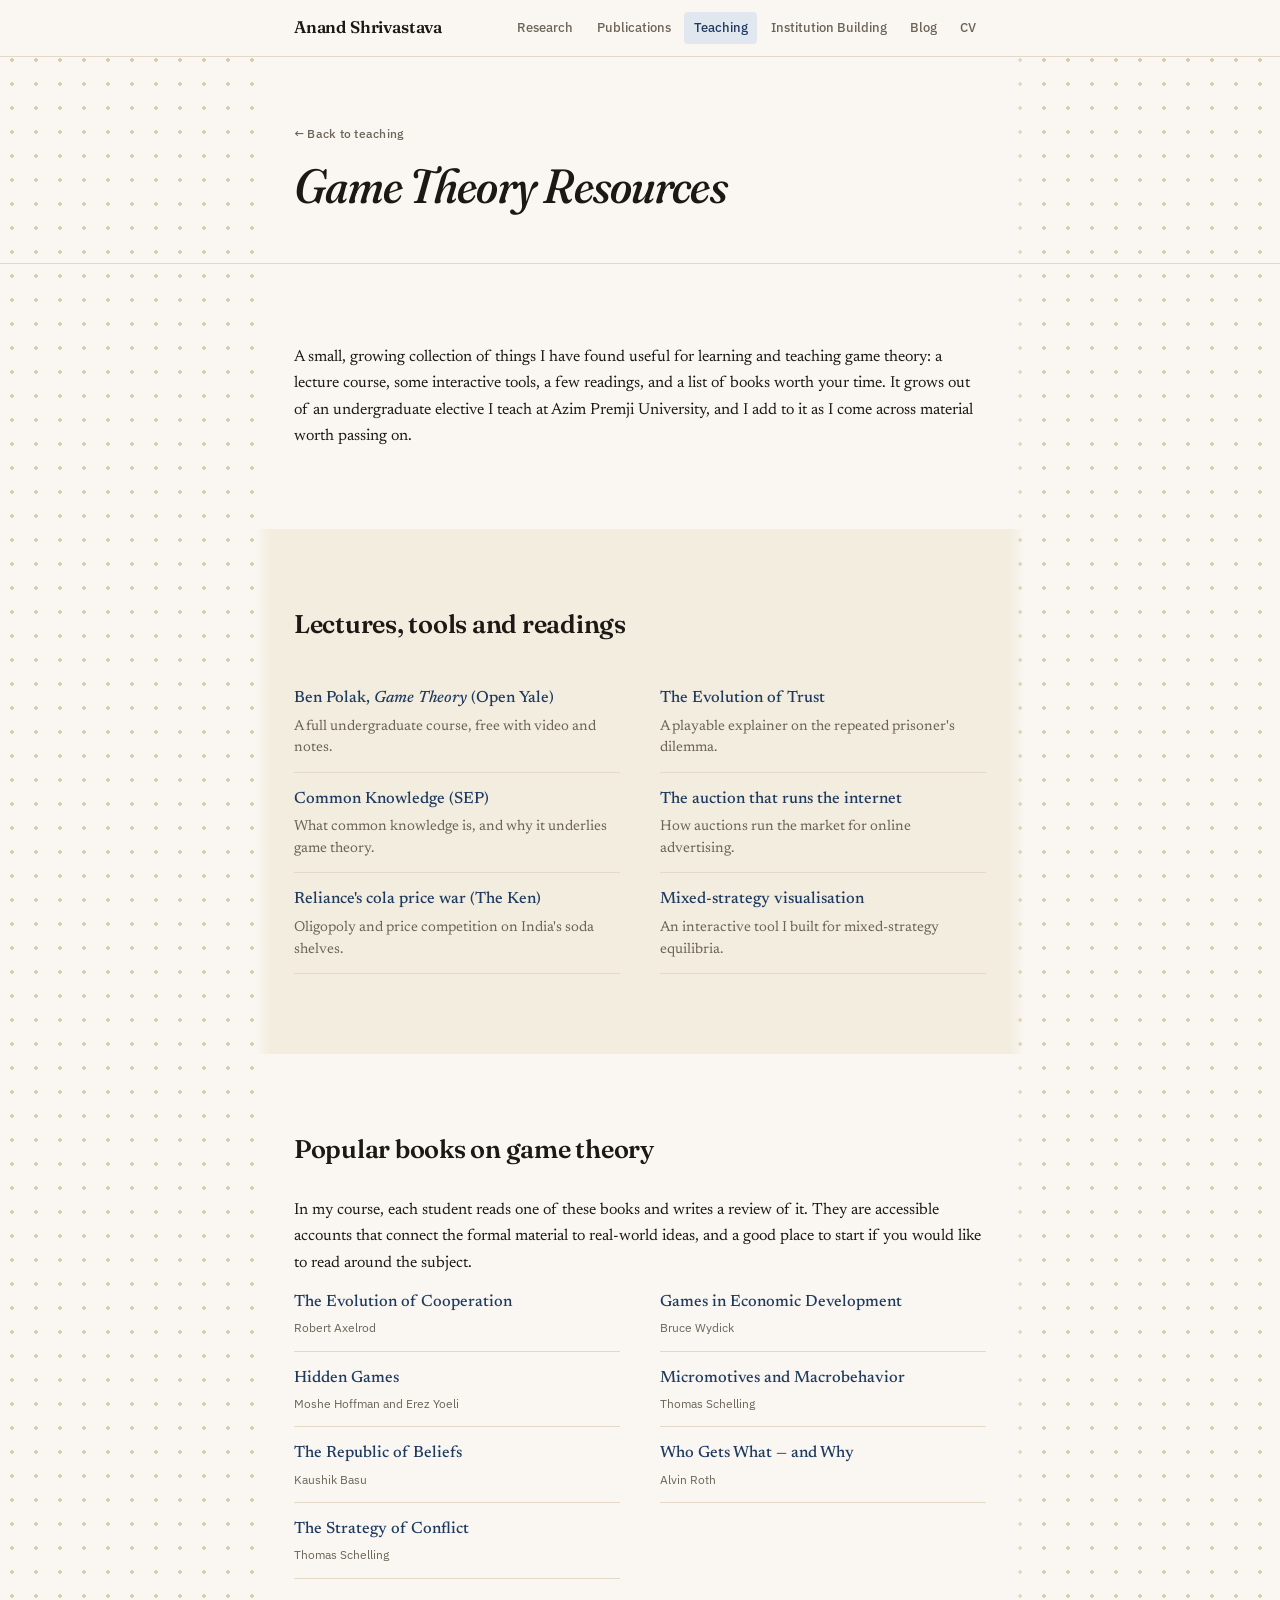
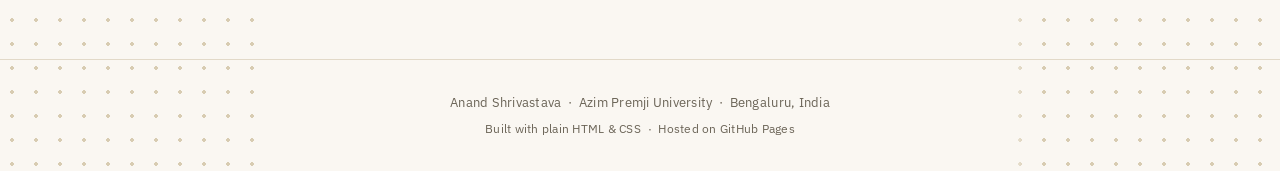
==== game-theory/index.html @ a759faac "Add Game Theory Resources page A standalone resources hub linked from the Applied Game Theory card o" ====
<!DOCTYPE html>
<html lang="en">
<head>
  <meta charset="UTF-8" />
  <meta name="viewport" content="width=device-width, initial-scale=1.0" />
  <title>Game Theory Resources — Anand Shrivastava</title>
  <meta name="description" content="A small, growing collection of lectures, interactive tools, readings, and books for learning and teaching game theory, gathered by Anand Shrivastava." />
  <link rel="preconnect" href="https://fonts.googleapis.com" />
  <link rel="preconnect" href="https://fonts.gstatic.com" crossorigin />
  <link href="https://fonts.googleapis.com/css2?family=Fraunces:opsz,wght@9..144,500;9..144,600;9..144,700&family=IBM+Plex+Sans:wght@400;500;600&family=Newsreader:ital,wght@0,400;0,500;1,400;1,500&display=swap" rel="stylesheet" />
  <meta property="og:type" content="website" />
  <meta property="og:url" content="https://anandshrivastava.in/game-theory/" />
  <meta property="og:title" content="Game Theory Resources — Anand Shrivastava" />
  <meta property="og:description" content="A small collection of lectures, interactive tools, readings, and books for learning and teaching game theory." />
  <meta property="og:image" content="https://anandshrivastava.in/photo.jpg" />
  <meta name="twitter:card" content="summary" />
  <link rel="icon" type="image/svg+xml" href="../favicon.svg" />
  <link rel="stylesheet" href="../style.css" />
</head>

<body>

  <header id="topnav">
    <div class="container">
      <a href="../index.html" class="nav-name">Anand Shrivastava</a>
      <nav aria-label="Site sections">
        <a href="../research.html">Research</a>
        <a href="../publications.html">Publications</a>
        <a href="../teaching.html" class="active">Teaching</a>
        <a href="../institution-building.html">Institution Building</a>
        <a href="../blog.html">Blog</a>
        <a href="../index.html#cv">CV</a>
      </nav>
    </div>
  </header>

  <!-- PAGE HEADER -->
  <div class="page-header">
    <div class="container">
      <a href="../teaching.html" class="back-link">← Back to teaching</a>
      <h1>Game Theory Resources</h1>
    </div>
  </div>

  <!-- INTRO -->
  <section id="resources-intro">
    <div class="container">
      <p>A small, growing collection of things I have found useful for learning and teaching game theory: a lecture course, some interactive tools, a few readings, and a list of books worth your time. It grows out of an undergraduate elective I teach at Azim Premji University, and I add to it as I come across material worth passing on.</p>
    </div>
  </section>

  <!-- LECTURES, TOOLS & READINGS -->
  <section id="lectures-tools-readings">
    <div class="container">
      <h2 class="section-title">Lectures, tools and readings</h2>

      <ul class="resource-list">
        <li>
          <a class="resource-title" href="https://oyc.yale.edu/economics/econ-159" target="_blank" rel="noopener">Ben Polak, <em>Game Theory</em> (Open Yale)</a>
          <p class="resource-desc">A full undergraduate course, free with video and notes.</p>
        </li>
        <li>
          <a class="resource-title" href="https://ncase.me/trust/" target="_blank" rel="noopener">The Evolution of Trust</a>
          <p class="resource-desc">A playable explainer on the repeated prisoner's dilemma.</p>
        </li>
        <li>
          <a class="resource-title" href="https://plato.stanford.edu/entries/common-knowledge/" target="_blank" rel="noopener">Common Knowledge (SEP)</a>
          <p class="resource-desc">What common knowledge is, and why it underlies game theory.</p>
        </li>
        <li>
          <a class="resource-title" href="https://www.livemint.com/Opinion/i0GBWx8AG4V6VwLiMOWPDN/The-auction-that-runs-the-internet.html" target="_blank" rel="noopener">The auction that runs the internet</a>
          <p class="resource-desc">How auctions run the market for online advertising.</p>
        </li>
        <li>
          <a class="resource-title" href="https://youtu.be/YXTjNAyOCI4" target="_blank" rel="noopener">Reliance's cola price war (The Ken)</a>
          <p class="resource-desc">Oligopoly and price competition on India's soda shelves.</p>
        </li>
        <li>
          <a class="resource-title" href="https://econanand.github.io/Mixed-strategy-visualisation/" target="_blank" rel="noopener">Mixed-strategy visualisation</a>
          <p class="resource-desc">An interactive tool I built for mixed-strategy equilibria.</p>
        </li>
      </ul>
    </div>
  </section>

  <!-- POPULAR BOOKS ON GAME THEORY -->
  <section id="popular-books">
    <div class="container">
      <h2 class="section-title">Popular books on game theory</h2>
      <p>In my course, each student reads one of these books and writes a review of it. They are accessible accounts that connect the formal material to real-world ideas, and a good place to start if you would like to read around the subject.</p>

      <ul class="resource-list">
        <li>
          <a class="resource-title" href="https://books.google.com/books?id=029p7dmFicsC" target="_blank" rel="noopener">The Evolution of Cooperation</a>
          <p class="book-author">Robert Axelrod</p>
        </li>
        <li>
          <a class="resource-title" href="https://books.google.com/books?id=1q8TGKD9p_QC" target="_blank" rel="noopener">Games in Economic Development</a>
          <p class="book-author">Bruce Wydick</p>
        </li>
        <li>
          <a class="resource-title" href="https://books.google.com/books?id=N1RREAAAQBAJ" target="_blank" rel="noopener">Hidden Games</a>
          <p class="book-author">Moshe Hoffman and Erez Yoeli</p>
        </li>
        <li>
          <a class="resource-title" href="https://books.google.com/books?id=4C5mQgAACAAJ" target="_blank" rel="noopener">Micromotives and Macrobehavior</a>
          <p class="book-author">Thomas Schelling</p>
        </li>
        <li>
          <a class="resource-title" href="https://books.google.com/books?id=ZXKYDwAAQBAJ" target="_blank" rel="noopener">The Republic of Beliefs</a>
          <p class="book-author">Kaushik Basu</p>
        </li>
        <li>
          <a class="resource-title" href="https://books.google.com/books?id=t4qdBAAAQBAJ" target="_blank" rel="noopener">Who Gets What &mdash; and Why</a>
          <p class="book-author">Alvin Roth</p>
        </li>
        <li>
          <a class="resource-title" href="https://books.google.com/books?id=7RkL4Z8Yg5AC" target="_blank" rel="noopener">The Strategy of Conflict</a>
          <p class="book-author">Thomas Schelling</p>
        </li>
      </ul>
    </div>
  </section>

  <footer>
    <div class="container">
      <p>
        Anand Shrivastava &nbsp;·&nbsp;
        <a href="https://azimpremjiuniversity.edu.in/people/anand-shrivastava" target="_blank" rel="noopener">Azim Premji University</a>
        &nbsp;·&nbsp; Bengaluru, India
      </p>
      <p style="margin-top:0.4rem; font-size:0.75rem;">
        Built with plain HTML &amp; CSS &nbsp;·&nbsp; Hosted on
        <a href="https://pages.github.com" target="_blank" rel="noopener">GitHub Pages</a>
      </p>
    </div>
  </footer>

</body>
</html>
---- style.css ----
/* =====================================================================
   DESIGN TOKENS
   ===================================================================== */
:root {
  --font-serif:   'Newsreader', 'Iowan Old Style', Georgia, serif;
  --font-display: 'Fraunces', 'Iowan Old Style', Georgia, serif;
  --font-sans:    'IBM Plex Sans', system-ui, -apple-system, sans-serif;

  --accent:      #1e3a5f;   /* deep ink navy */
  --accent-dim:  #e1e7ef;   /* faint navy on paper */
  --text:        #1c1814;   /* warm ink */
  --muted:       #6b6457;   /* warm gray */
  --border:      #e2d9c8;   /* warm tan */
  --bg:          #faf7f2;   /* warm paper */
  --bg-alt:      #f3ede0;   /* cream */
  --max-w:       740px;
  --section-gap: 5rem;
}

/* =====================================================================
   RESET & BASE
   ===================================================================== */
*, *::before, *::after { box-sizing: border-box; margin: 0; padding: 0; }

html { scroll-behavior: smooth; font-size: 16px; }

body {
  font-family: var(--font-serif);
  color: var(--text);
  background-color: var(--bg);
  background-image: radial-gradient(circle, #d8ccb2 2px, transparent 2px);
  background-size: 24px 24px;
  line-height: 1.65;
  -webkit-font-smoothing: antialiased;
  text-rendering: optimizeLegibility;
}

a { color: var(--accent); text-decoration: none; }
a:hover { text-decoration: underline; }

/* Keyboard focus — visible only for keyboard users, not mouse clicks */
a:focus-visible,
button:focus-visible {
  outline: 2px solid var(--accent);
  outline-offset: 2px;
  border-radius: 2px;
}

h1, h2, h3 {
  font-family: var(--font-display);
  font-weight: 600;
  line-height: 1.2;
  letter-spacing: -0.01em;
}

ul { list-style: none; }

img { max-width: 100%; display: block; }

/* =====================================================================
   LAYOUT HELPERS
   ===================================================================== */
.container {
  max-width: var(--max-w);
  margin: 0 auto;
  padding: 0 1.5rem;
}

section {
  padding: var(--section-gap) 0;
  background: linear-gradient(
    to right,
    transparent calc(50% - 385px),
    var(--bg) calc(50% - 370px),
    var(--bg) calc(50% + 370px),
    transparent calc(50% + 385px)
  );
}
section:nth-of-type(even) {
  background: linear-gradient(
    to right,
    transparent calc(50% - 385px),
    var(--bg-alt) calc(50% - 370px),
    var(--bg-alt) calc(50% + 370px),
    transparent calc(50% + 385px)
  );
}

.section-label {
  font-family: var(--font-sans);
  font-size: 0.72rem;
  font-weight: 500;
  letter-spacing: 0.14em;
  text-transform: uppercase;
  color: var(--accent);
  margin-bottom: 0.6rem;
}

.section-title {
  font-size: 1.6rem;
  font-variation-settings: "opsz" 36;
  margin-bottom: 2rem;
  color: var(--text);
}

/* =====================================================================
   TOP NAV
   ===================================================================== */
#topnav {
  position: sticky;
  top: 0;
  z-index: 100;
  background: rgba(250, 247, 242, 0.9);
  backdrop-filter: blur(8px);
  -webkit-backdrop-filter: blur(8px);
  border-bottom: 1px solid var(--border);
}

#topnav .container {
  display: flex;
  align-items: center;
  justify-content: space-between;
  min-height: 3.5rem;
  gap: 1rem;
}

#topnav .nav-name {
  font-family: var(--font-display);
  font-weight: 600;
  font-size: 1.05rem;
  color: var(--text);
  white-space: nowrap;
  flex-shrink: 0;
  letter-spacing: -0.01em;
}

#topnav .nav-name:hover { text-decoration: none; color: var(--accent); }

#topnav nav {
  display: flex;
  gap: 0.25rem;
  flex-wrap: wrap;
  justify-content: flex-end;
}

#topnav nav a {
  font-family: var(--font-sans);
  font-size: 0.82rem;
  font-weight: 500;
  color: var(--muted);
  padding: 0.3rem 0.6rem;
  border-radius: 4px;
  transition: color 0.15s, background 0.15s;
}

#topnav nav a:hover,
#topnav nav a.active {
  color: var(--accent);
  background: var(--accent-dim);
  text-decoration: none;
}

/* =====================================================================
   HERO
   ===================================================================== */
#hero {
  padding: 5rem 0 4rem;
  background: linear-gradient(
    to right,
    transparent calc(50% - 385px),
    var(--bg) calc(50% - 370px),
    var(--bg) calc(50% + 370px),
    transparent calc(50% + 385px)
  );
}

.hero-inner {
  display: flex;
  align-items: flex-start;
  gap: 2.5rem;
}

.avatar-photo {
  width: 112px;
  height: 112px;
  border-radius: 50%;
  object-fit: cover;
  flex-shrink: 0;
  border: 3px solid var(--border);
}

.hero-text h1 {
  font-family: var(--font-display);
  font-size: clamp(1.7rem, 4vw, 2.3rem);
  font-variation-settings: "opsz" 72, "SOFT" 50;
  font-weight: 500;
  margin-bottom: 0.9rem;
  letter-spacing: 0;
  display: inline-block;
  padding-bottom: 0.5rem;
  border-bottom: 1px solid var(--border);
}

.hero-tagline {
  font-family: var(--font-serif);
  font-style: italic;
  font-size: 1.1rem;
  color: var(--text);
  margin-bottom: 0.25rem;
}

.hero-inst {
  font-family: var(--font-sans);
  font-size: 0.78rem;
  font-weight: 500;
  color: var(--muted);
  margin-bottom: 1.5rem;
  text-transform: uppercase;
  letter-spacing: 0.1em;
}

.hero-links {
  display: flex;
  flex-wrap: wrap;
  gap: 0.75rem;
}

.hero-links a {
  font-family: var(--font-sans);
  display: inline-flex;
  align-items: center;
  gap: 0.3rem;
  font-size: 0.82rem;
  font-weight: 500;
  color: var(--muted);
  background: var(--bg);
  border: 1px solid var(--border);
  border-radius: 20px;
  padding: 0.3rem 0.85rem;
  transition: color 0.15s, border-color 0.15s;
}

.hero-links a:hover {
  color: var(--accent);
  border-color: var(--accent);
  text-decoration: none;
}

/* =====================================================================
   ABOUT
   ===================================================================== */
#about p {
  font-size: 1.075rem;
  color: var(--text);
  max-width: 640px;
  margin-bottom: 1rem;
  line-height: 1.7;
}

/* =====================================================================
   PUBLICATIONS / PUB LIST
   ===================================================================== */
.pub-list { display: flex; flex-direction: column; gap: 1.5rem; }

.pub-item {
  padding-left: 1rem;
  border-left: 2px solid var(--border);
  transition: border-color 0.15s;
}

.pub-item:hover { border-left-color: var(--accent); }

.pub-title {
  font-family: var(--font-serif);
  font-size: 1.05rem;
  font-weight: 500;
  color: var(--text);
  margin-bottom: 0.2rem;
  line-height: 1.4;
}

.pub-authors {
  font-family: var(--font-sans);
  font-size: 0.82rem;
  font-weight: 400;
  color: var(--muted);
  margin-bottom: 0.15rem;
}

.pub-venue {
  font-family: var(--font-serif);
  font-size: 0.92rem;
  color: var(--muted);
}

.pub-venue em { font-style: italic; color: var(--text); }

.pub-title a { color: var(--text); }

.pub-title a:hover {
  color: var(--accent);
  text-decoration: underline;
}

.pub-badge {
  font-family: var(--font-sans);
  display: inline-block;
  font-size: 0.7rem;
  font-weight: 500;
  background: var(--accent-dim);
  color: var(--accent);
  border-radius: 2px;
  padding: 0.12rem 0.5rem;
  margin-left: 0.5rem;
  vertical-align: middle;
  letter-spacing: 0.05em;
  text-transform: uppercase;
}

/* =====================================================================
   SUBSECTION TITLES & PROJECT LIST
   ===================================================================== */
.subsection-title {
  font-family: var(--font-display);
  font-size: 1.15rem;
  font-weight: 600;
  color: var(--text);
  margin-bottom: 1rem;
  padding-bottom: 0.5rem;
  border-bottom: 1px solid var(--border);
}

.project-list li {
  padding: 0.85rem 0;
  border-bottom: 1px solid var(--border);
  font-family: var(--font-serif);
  font-size: 1rem;
  color: var(--text);
  line-height: 1.55;
}

.project-list li:last-child { border-bottom: none; }

.project-list li strong { color: var(--text); font-weight: 500; }

.project-collab {
  font-family: var(--font-serif);
  font-style: italic;
  display: block;
  font-size: 0.9rem;
  color: var(--muted);
  margin-top: 0.25rem;
}

/* =====================================================================
   RESEARCH — interactive two-column layout
   ===================================================================== */
.research-layout {
  display: grid;
  grid-template-columns: 175px 1fr;
  gap: 3rem;
  align-items: start;
}

.research-sidebar {
  position: sticky;
  top: 4.5rem;
}

.sidebar-label {
  font-family: var(--font-sans);
  font-size: 0.7rem;
  font-weight: 500;
  letter-spacing: 0.12em;
  text-transform: uppercase;
  color: var(--muted);
  margin-bottom: 0.75rem;
}

.theme-pills {
  display: flex;
  flex-direction: column;
  gap: 0.45rem;
}

.theme-pill {
  display: block;
  width: 100%;
  padding: 0.4rem 0.85rem;
  border-radius: 20px;
  font-family: var(--font-sans);
  font-size: 0.8rem;
  font-weight: 500;
  color: var(--muted);
  background: var(--bg);
  border: 1px solid var(--border);
  cursor: pointer;
  text-align: left;
  line-height: 1.4;
  transition: color 0.15s, background 0.15s, border-color 0.15s;
}

.theme-pill:hover {
  color: var(--accent);
  border-color: var(--accent);
  background: var(--accent-dim);
}

.theme-pill.active {
  color: var(--accent);
  background: var(--accent-dim);
  border-color: var(--accent);
  font-weight: 600;
}

.research-narrative { min-width: 0; }

.research-para {
  font-family: var(--font-serif);
  font-size: 1.075rem;
  color: var(--text);
  margin-bottom: 1.25rem;
  padding: 0.5rem 0.75rem;
  margin-left: -0.75rem;
  border-radius: 6px;
  line-height: 1.7;
}

.research-para:last-child { margin-bottom: 0; }

@keyframes highlight-fade {
  0%   { background-color: #f5e9c4; }
  65%  { background-color: #f5e9c4; }
  100% { background-color: transparent; }
}

.research-para.highlight {
  animation: highlight-fade 2s ease forwards;
}

/* =====================================================================
   TEACHING — summary list (homepage)
   ===================================================================== */
.course-list { display: flex; flex-direction: column; gap: 0.75rem; }

.course-item {
  display: flex;
  align-items: baseline;
  justify-content: space-between;
  gap: 1rem;
  padding: 0.85rem 1rem;
  background: var(--bg);
  border: 1px solid var(--border);
  border-radius: 4px;
  flex-wrap: wrap;
}

.course-name {
  font-family: var(--font-serif);
  font-size: 1rem;
  font-weight: 500;
  color: var(--text);
}

.course-meta {
  font-family: var(--font-sans);
  font-size: 0.74rem;
  font-weight: 500;
  color: var(--muted);
  white-space: nowrap;
  letter-spacing: 0.06em;
  text-transform: uppercase;
}

/* =====================================================================
   TEACHING — detailed course cards (teaching page)
   ===================================================================== */
.course-cards {
  display: flex;
  flex-direction: column;
  gap: 2rem;
}

.course-card {
  padding: 1.5rem;
  border: 1px solid var(--border);
  border-radius: 4px;
  background: var(--bg);
}

.course-card-header {
  display: flex;
  align-items: flex-start;
  justify-content: space-between;
  gap: 1rem;
  margin-bottom: 1rem;
  flex-wrap: wrap;
}

.course-card-title {
  font-family: var(--font-display);
  font-size: 1.2rem;
  font-weight: 600;
  color: var(--text);
  line-height: 1.3;
  letter-spacing: -0.01em;
}

.course-tags {
  display: flex;
  gap: 0.4rem;
  flex-wrap: wrap;
  flex-shrink: 0;
}

.course-tag {
  font-family: var(--font-sans);
  display: inline-block;
  font-size: 0.7rem;
  font-weight: 500;
  background: var(--accent-dim);
  color: var(--accent);
  border-radius: 2px;
  padding: 0.18rem 0.5rem;
  white-space: nowrap;
  letter-spacing: 0.05em;
  text-transform: uppercase;
}

.course-desc {
  font-family: var(--font-serif);
  font-size: 1rem;
  color: var(--text);
  line-height: 1.7;
  margin-bottom: 1.25rem;
}

.course-materials-note {
  font-family: var(--font-serif);
  font-style: italic;
  font-size: 0.88rem;
  color: var(--muted);
  margin-top: 1.25rem;
  padding-top: 0.75rem;
  border-top: 1px solid var(--border);
}

.course-materials {
  margin-top: 1.25rem;
  padding-top: 0.75rem;
  border-top: 1px solid var(--border);
}

/* =====================================================================
   CV
   ===================================================================== */
#cv { text-align: center; }

#cv p {
  font-family: var(--font-serif);
  color: var(--muted);
  font-size: 1.05rem;
  margin-bottom: 2rem;
  max-width: 480px;
  margin-left: auto;
  margin-right: auto;
}

.btn-primary {
  font-family: var(--font-sans);
  display: inline-flex;
  align-items: center;
  gap: 0.5rem;
  background: var(--accent);
  color: var(--bg);
  font-size: 0.9rem;
  font-weight: 500;
  padding: 0.75rem 1.75rem;
  border-radius: 4px;
  letter-spacing: 0.02em;
  transition: opacity 0.15s, transform 0.15s;
}

.btn-primary:hover {
  opacity: 0.92;
  text-decoration: none;
  transform: translateY(-1px);
}

/* =====================================================================
   VIEW-MORE LINK
   ===================================================================== */
.view-more {
  font-family: var(--font-sans);
  display: inline-flex;
  align-items: center;
  gap: 0.3rem;
  margin-top: 1.75rem;
  font-size: 0.88rem;
  font-weight: 500;
  color: var(--accent);
  letter-spacing: 0.02em;
}

.view-more:hover { text-decoration: underline; }

/* =====================================================================
   PAGE HEADER (sub-pages)
   ===================================================================== */
.page-header {
  padding: 4rem 0 3rem;
  background: linear-gradient(
    to right,
    transparent calc(50% - 385px),
    var(--bg) calc(50% - 370px),
    var(--bg) calc(50% + 370px),
    transparent calc(50% + 385px)
  );
  border-bottom: 1px solid var(--border);
}

.page-header .section-label { margin-bottom: 0.4rem; }

.page-header h1 {
  font-family: var(--font-display);
  font-style: italic;
  font-weight: 500;
  font-size: clamp(2rem, 5.5vw, 3rem);
  font-variation-settings: "opsz" 96, "SOFT" 50;
  letter-spacing: -0.015em;
}

.page-header h1 .amp {
  font-style: normal;
  font-weight: 400;
  color: var(--muted);
  margin: 0 0.05em;
}

/* On-this-page jump links (used on long sub-pages) */
.page-nav {
  margin-top: 1.4rem;
  font-family: var(--font-sans);
  font-size: 0.8rem;
  font-weight: 500;
  line-height: 1.9;
}

.page-nav a { color: var(--muted); white-space: nowrap; }
.page-nav a:hover { color: var(--accent); text-decoration: none; }

.page-nav a:not(:last-child)::after {
  content: "·";
  color: var(--border);
  margin: 0 0.55rem 0 0.85rem;
}

/* =====================================================================
   FOOTER
   ===================================================================== */
footer {
  border-top: 1px solid var(--border);
  padding: 2rem 0;
  text-align: center;
  font-family: var(--font-sans);
  font-size: 0.8rem;
  color: var(--muted);
  letter-spacing: 0.02em;
  background: linear-gradient(
    to right,
    transparent calc(50% - 385px),
    var(--bg) calc(50% - 370px),
    var(--bg) calc(50% + 370px),
    transparent calc(50% + 385px)
  );
}

footer a { color: var(--muted); }
footer a:hover { color: var(--accent); }

/* =====================================================================
   COURSE PAGE — back link, intro, lecture notes
   ===================================================================== */
.back-link {
  display: inline-block;
  font-family: var(--font-sans);
  font-size: 0.78rem;
  font-weight: 500;
  color: var(--muted);
  letter-spacing: 0.02em;
  margin-bottom: 0.85rem;
}

.back-link:hover {
  color: var(--accent);
  text-decoration: none;
}

#course-intro p,
#blog-intro p {
  font-size: 1.075rem;
  color: var(--text);
  max-width: 640px;
  margin-bottom: 1rem;
  line-height: 1.7;
}

.post-excerpt {
  font-family: var(--font-serif);
  font-size: 0.95rem;
  color: var(--text);
  margin-top: 0.4rem;
  line-height: 1.6;
}

.course-page-tags {
  display: flex;
  gap: 0.4rem;
  flex-wrap: wrap;
  margin-bottom: 1.25rem;
}

.lecture-list {
  list-style: none;
  display: flex;
  flex-direction: column;
}

.lecture-list li {
  display: flex;
  align-items: baseline;
  gap: 1rem;
  padding: 0.85rem 0;
  border-bottom: 1px solid var(--border);
  font-family: var(--font-serif);
}

.lecture-list li:last-child { border-bottom: none; }

.lec-num {
  flex-shrink: 0;
  width: 2rem;
  font-family: var(--font-display);
  font-style: italic;
  font-variation-settings: "opsz" 24;
  color: var(--muted);
  font-size: 1.05rem;
  text-align: right;
  padding-right: 0.5rem;
}

.lec-title {
  flex: 1;
  font-size: 1.025rem;
  color: var(--text);
  line-height: 1.4;
}

.lec-pdfs {
  display: inline-flex;
  gap: 0.5rem;
  flex-shrink: 0;
}

.lec-pdf {
  font-family: var(--font-sans);
  font-size: 0.7rem;
  font-weight: 500;
  letter-spacing: 0.08em;
  text-transform: uppercase;
  color: var(--accent);
  white-space: nowrap;
  border: 1px solid var(--border);
  border-radius: 2px;
  padding: 0.22rem 0.6rem;
  transition: color 0.15s, border-color 0.15s, background 0.15s;
}

.lec-pdf:hover {
  text-decoration: none;
  border-color: var(--accent);
  background: var(--accent-dim);
}

/* Resource list — compact two-column grid of annotated links / books */
.resource-list {
  list-style: none;
  display: grid;
  grid-template-columns: repeat(2, 1fr);
  column-gap: 2.5rem;
}

.resource-list li {
  padding: 0.8rem 0;
  border-bottom: 1px solid var(--border);
}

.resource-title {
  font-family: var(--font-serif);
  font-size: 1.02rem;
  font-weight: 500;
  color: var(--accent);
}

.resource-desc {
  margin-top: 0.25rem;
  font-family: var(--font-serif);
  font-size: 0.9rem;
  line-height: 1.5;
  color: var(--muted);
}

/* Book entries within a resource list: author line + student blurb */
.book-author {
  margin-top: 0.1rem;
  font-family: var(--font-sans);
  font-size: 0.78rem;
  color: var(--muted);
}

.book-blurb {
  margin-top: 0.4rem;
  font-family: var(--font-serif);
  font-style: italic;
  font-size: 0.92rem;
  line-height: 1.5;
  color: var(--text);
}

.book-attrib {
  font-style: normal;
  color: var(--muted);
}

/* =====================================================================
   RESPONSIVE
   ===================================================================== */
@media (max-width: 900px) {
  body {
    background-image: none;
  }
  #hero, .page-header, section, section:nth-of-type(even), footer {
    background: var(--bg);
  }
  section:nth-of-type(even) {
    background: var(--bg-alt);
  }
}

@media (max-width: 600px) {
  :root { --section-gap: 3.5rem; }

  .resource-list { grid-template-columns: 1fr; column-gap: 0; }

  .hero-inner { flex-direction: column; gap: 1.5rem; }

  .avatar-photo { width: 80px; height: 80px; }

  #topnav nav a { font-size: 0.76rem; padding: 0.25rem 0.45rem; }

  .research-layout {
    grid-template-columns: 1fr;
    gap: 1.5rem;
  }

  .research-sidebar { position: static; }

  .theme-pills { flex-direction: row; flex-wrap: wrap; }

  .theme-pill { width: auto; }

  .course-item { flex-direction: column; gap: 0.25rem; }

}

/* =====================================================================
   ANCHOR OFFSET & MOTION PREFERENCES
   ===================================================================== */
/* Keep anchored sections clear of the sticky nav when jumped to */
section[id],
.page-header { scroll-margin-top: 4.5rem; }

@media (prefers-reduced-motion: reduce) {
  html { scroll-behavior: auto; }
  .research-para.highlight { animation: none; }
  .btn-primary:hover { transform: none; }
}
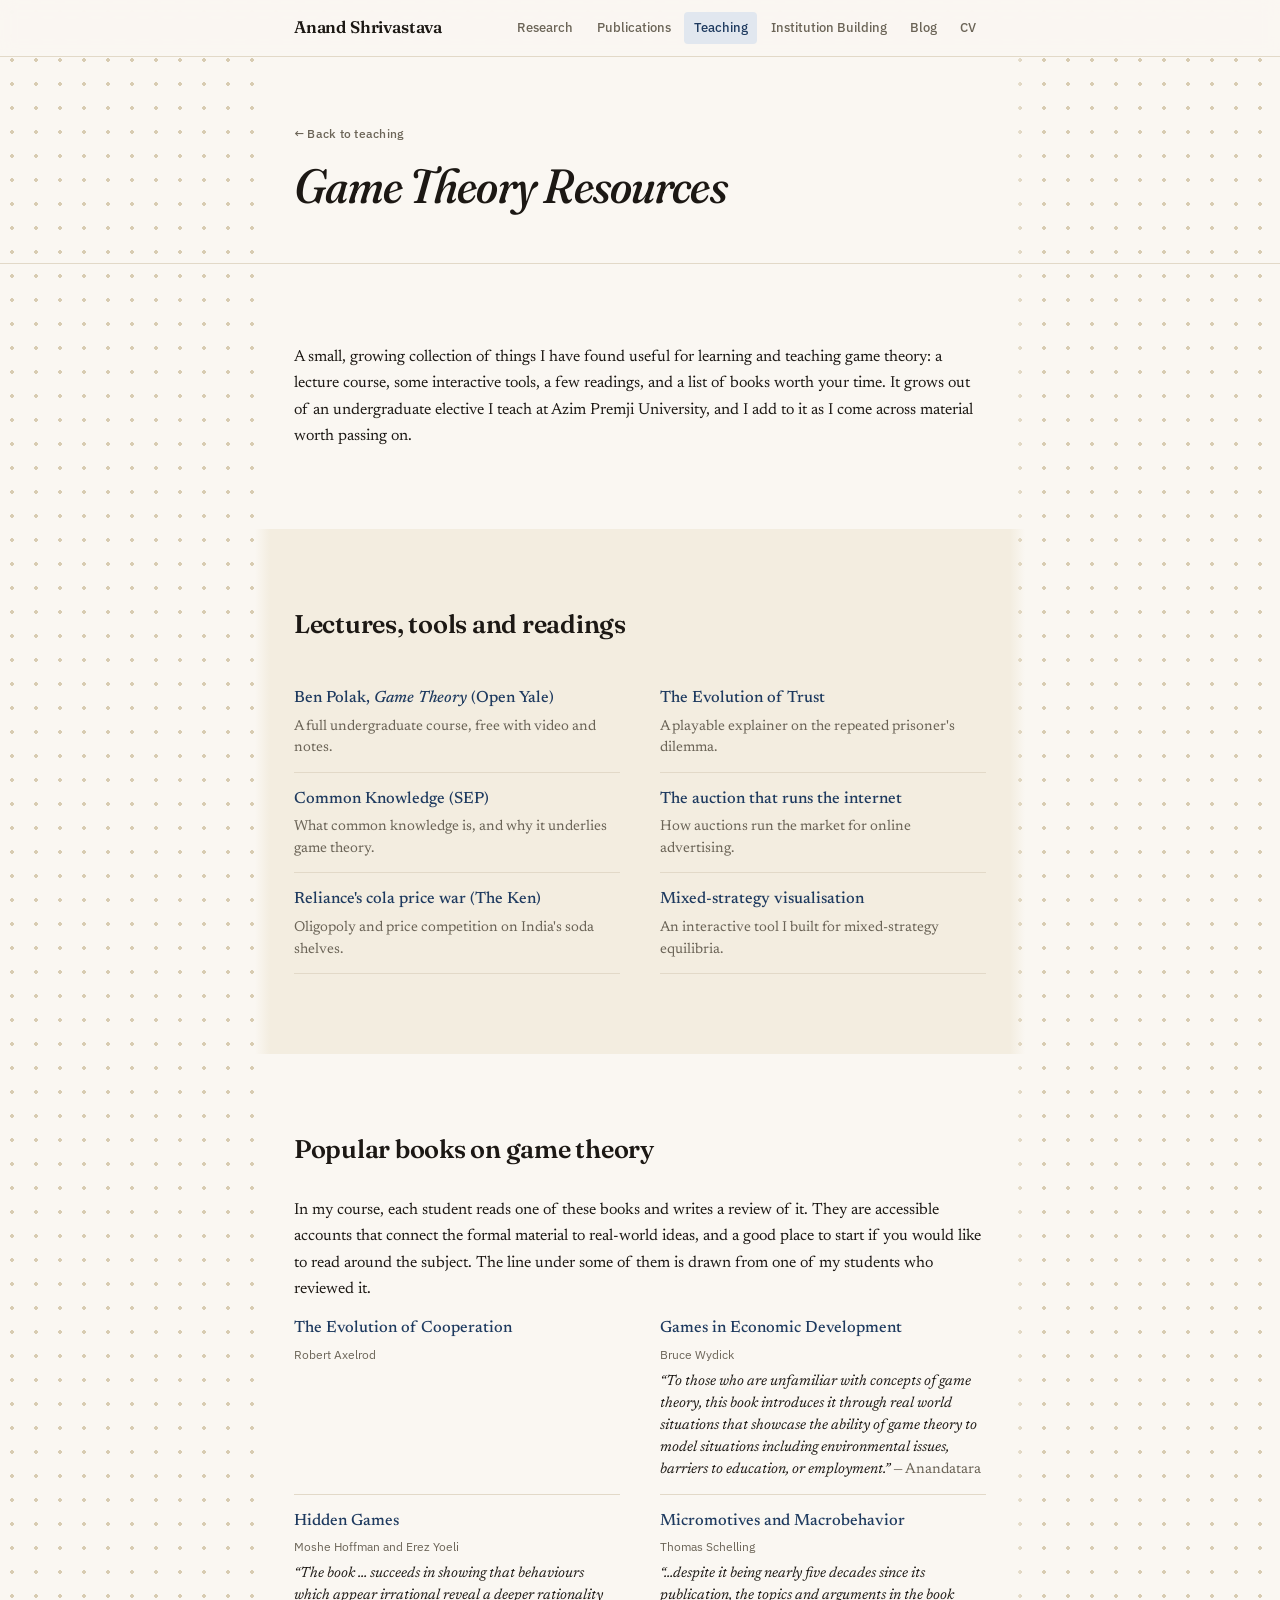
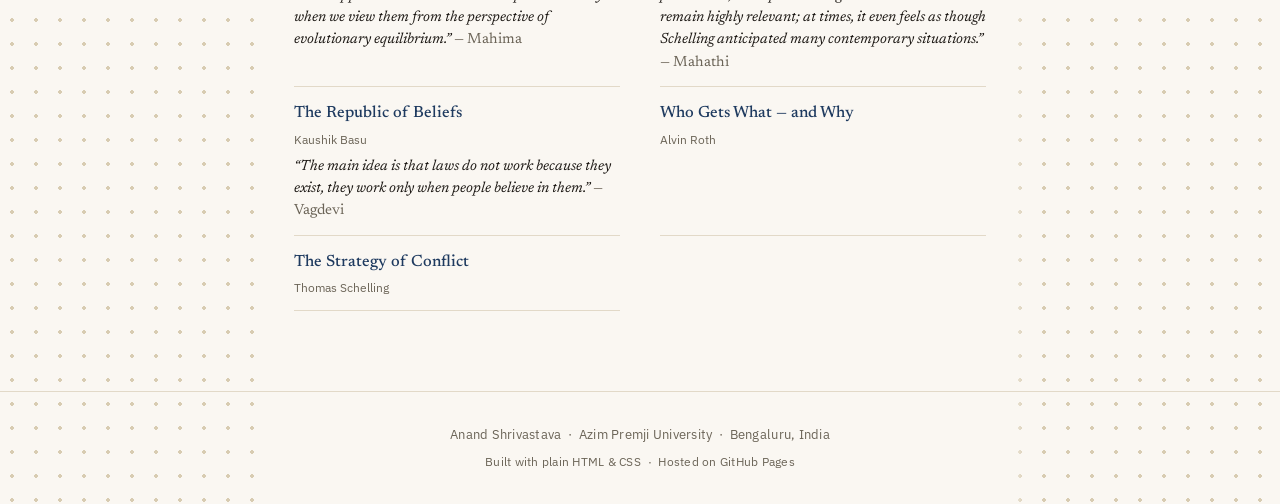
==== commit 9f5376be: "Add student blurbs for four game theory books (consent received) Add back-cover blurbs from students" ====
--- a/game-theory/index.html
+++ b/game-theory/index.html
@@ -87,7 +87,7 @@
   <section id="popular-books">
     <div class="container">
       <h2 class="section-title">Popular books on game theory</h2>
-      <p>In my course, each student reads one of these books and writes a review of it. They are accessible accounts that connect the formal material to real-world ideas, and a good place to start if you would like to read around the subject.</p>
+      <p>In my course, each student reads one of these books and writes a review of it. They are accessible accounts that connect the formal material to real-world ideas, and a good place to start if you would like to read around the subject. The line under some of them is drawn from one of my students who reviewed it.</p>
 
       <ul class="resource-list">
         <li>
@@ -97,18 +97,22 @@
         <li>
           <a class="resource-title" href="https://books.google.com/books?id=1q8TGKD9p_QC" target="_blank" rel="noopener">Games in Economic Development</a>
           <p class="book-author">Bruce Wydick</p>
+          <p class="book-blurb">&ldquo;To those who are unfamiliar with concepts of game theory, this book introduces it through real world situations that showcase the ability of game theory to model situations including environmental issues, barriers to education, or employment.&rdquo; <span class="book-attrib">&mdash; Anandatara</span></p>
         </li>
         <li>
           <a class="resource-title" href="https://books.google.com/books?id=N1RREAAAQBAJ" target="_blank" rel="noopener">Hidden Games</a>
           <p class="book-author">Moshe Hoffman and Erez Yoeli</p>
+          <p class="book-blurb">&ldquo;The book &hellip; succeeds in showing that behaviours which appear irrational reveal a deeper rationality when we view them from the perspective of evolutionary equilibrium.&rdquo; <span class="book-attrib">&mdash; Mahima</span></p>
         </li>
         <li>
           <a class="resource-title" href="https://books.google.com/books?id=4C5mQgAACAAJ" target="_blank" rel="noopener">Micromotives and Macrobehavior</a>
           <p class="book-author">Thomas Schelling</p>
+          <p class="book-blurb">&ldquo;&hellip;despite it being nearly five decades since its publication, the topics and arguments in the book remain highly relevant; at times, it even feels as though Schelling anticipated many contemporary situations.&rdquo; <span class="book-attrib">&mdash; Mahathi</span></p>
         </li>
         <li>
           <a class="resource-title" href="https://books.google.com/books?id=ZXKYDwAAQBAJ" target="_blank" rel="noopener">The Republic of Beliefs</a>
           <p class="book-author">Kaushik Basu</p>
+          <p class="book-blurb">&ldquo;The main idea is that laws do not work because they exist, they work only when people believe in them.&rdquo; <span class="book-attrib">&mdash; Vagdevi</span></p>
         </li>
         <li>
           <a class="resource-title" href="https://books.google.com/books?id=t4qdBAAAQBAJ" target="_blank" rel="noopener">Who Gets What &mdash; and Why</a>
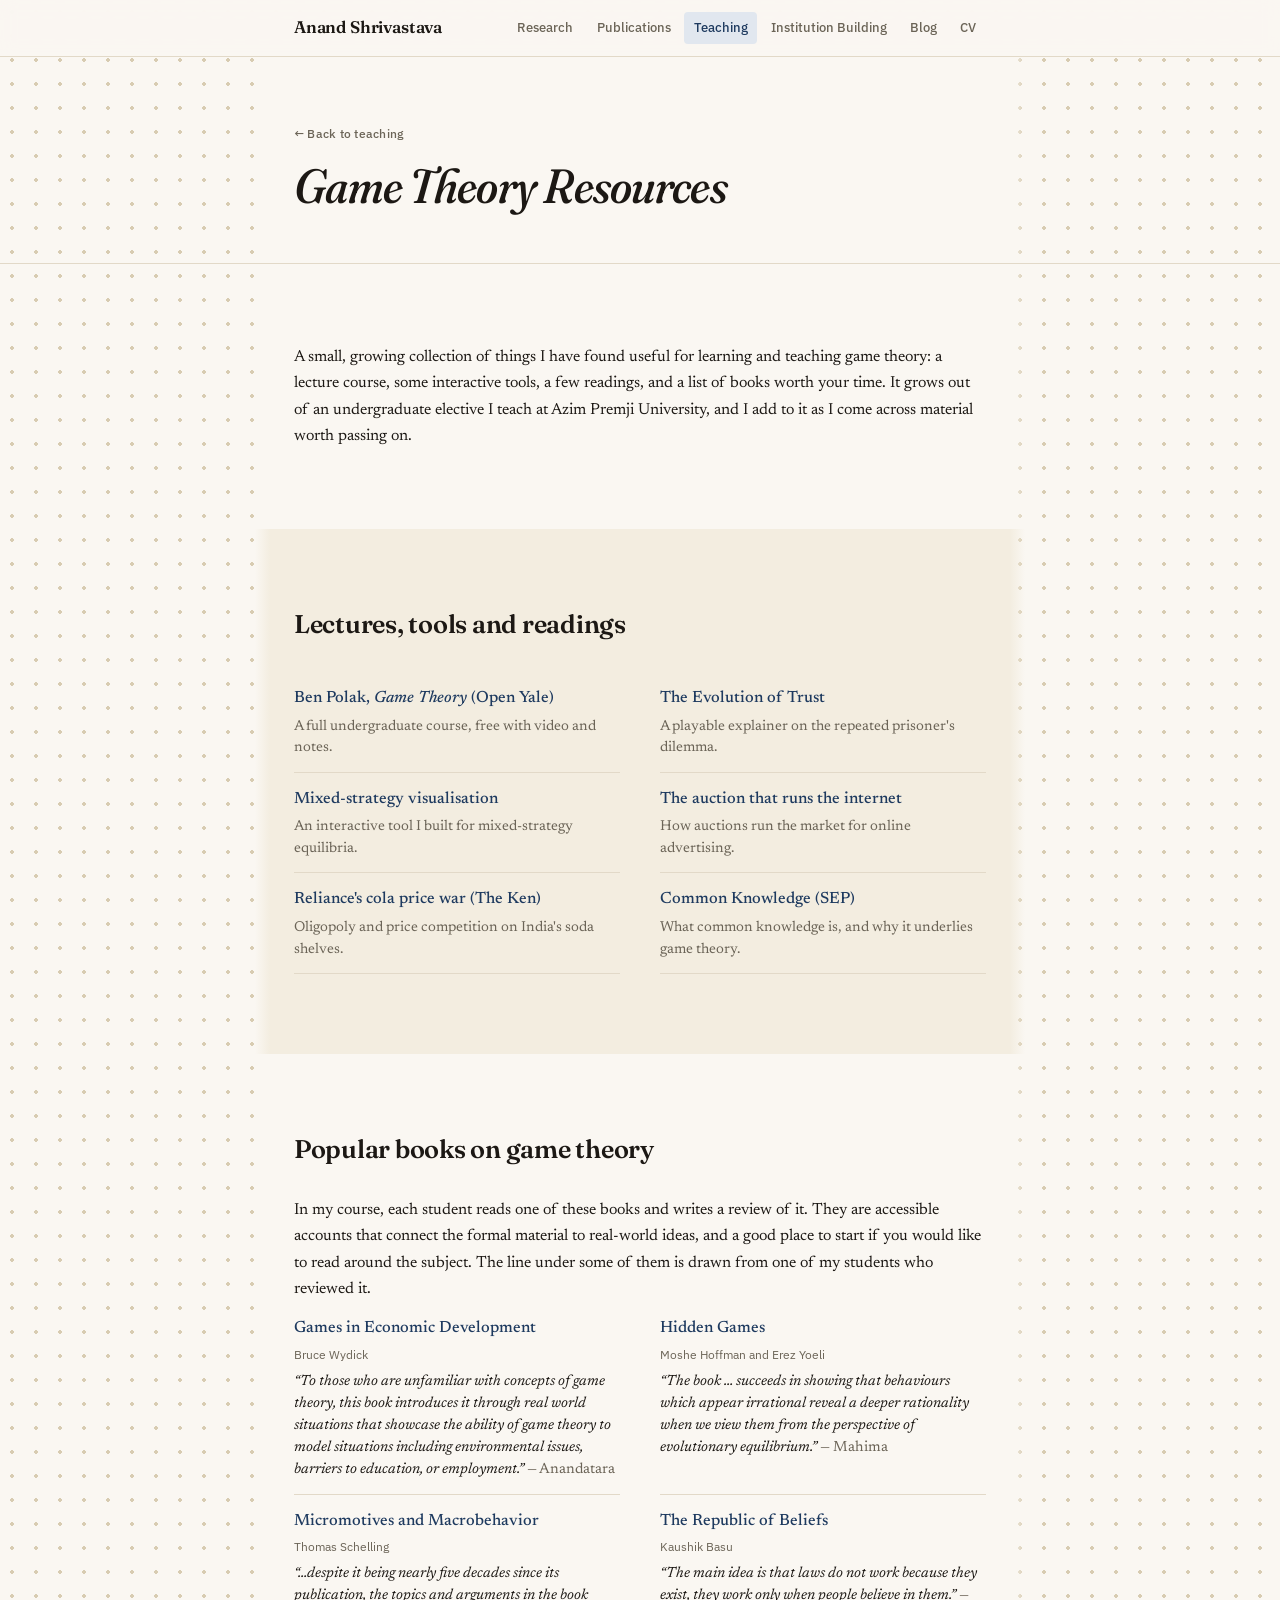
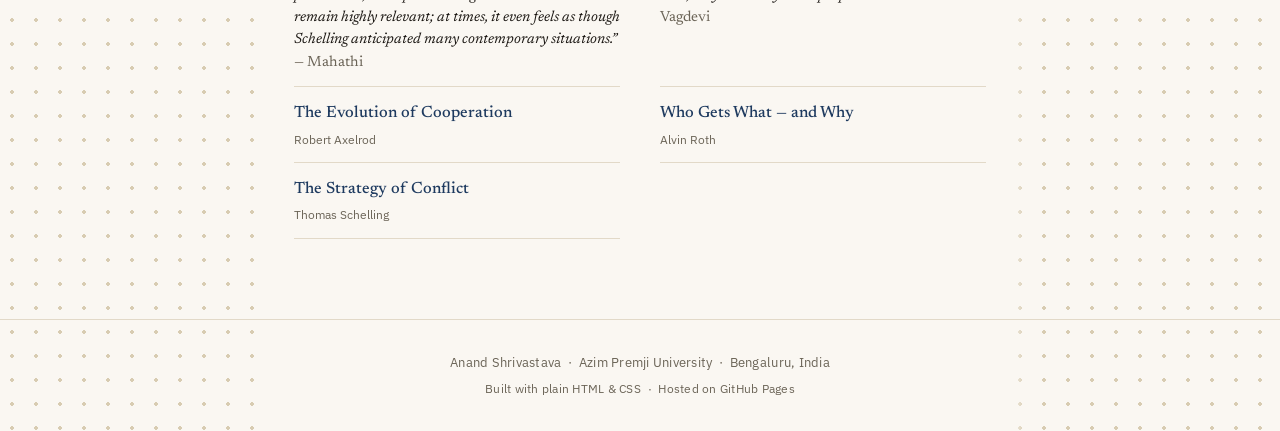
==== commit a82740e6: "Reorder game theory resources: promote mixed-strategy tool and quoted books Co-Authored-By: Claude O" ====
--- a/game-theory/index.html
+++ b/game-theory/index.html
@@ -64,8 +64,8 @@
           <p class="resource-desc">A playable explainer on the repeated prisoner's dilemma.</p>
         </li>
         <li>
-          <a class="resource-title" href="https://plato.stanford.edu/entries/common-knowledge/" target="_blank" rel="noopener">Common Knowledge (SEP)</a>
-          <p class="resource-desc">What common knowledge is, and why it underlies game theory.</p>
+          <a class="resource-title" href="https://econanand.github.io/Mixed-strategy-visualisation/" target="_blank" rel="noopener">Mixed-strategy visualisation</a>
+          <p class="resource-desc">An interactive tool I built for mixed-strategy equilibria.</p>
         </li>
         <li>
           <a class="resource-title" href="https://www.livemint.com/Opinion/i0GBWx8AG4V6VwLiMOWPDN/The-auction-that-runs-the-internet.html" target="_blank" rel="noopener">The auction that runs the internet</a>
@@ -76,8 +76,8 @@
           <p class="resource-desc">Oligopoly and price competition on India's soda shelves.</p>
         </li>
         <li>
-          <a class="resource-title" href="https://econanand.github.io/Mixed-strategy-visualisation/" target="_blank" rel="noopener">Mixed-strategy visualisation</a>
-          <p class="resource-desc">An interactive tool I built for mixed-strategy equilibria.</p>
+          <a class="resource-title" href="https://plato.stanford.edu/entries/common-knowledge/" target="_blank" rel="noopener">Common Knowledge (SEP)</a>
+          <p class="resource-desc">What common knowledge is, and why it underlies game theory.</p>
         </li>
       </ul>
     </div>
@@ -90,10 +90,6 @@
       <p>In my course, each student reads one of these books and writes a review of it. They are accessible accounts that connect the formal material to real-world ideas, and a good place to start if you would like to read around the subject. The line under some of them is drawn from one of my students who reviewed it.</p>
 
       <ul class="resource-list">
-        <li>
-          <a class="resource-title" href="https://books.google.com/books?id=029p7dmFicsC" target="_blank" rel="noopener">The Evolution of Cooperation</a>
-          <p class="book-author">Robert Axelrod</p>
-        </li>
         <li>
           <a class="resource-title" href="https://books.google.com/books?id=1q8TGKD9p_QC" target="_blank" rel="noopener">Games in Economic Development</a>
           <p class="book-author">Bruce Wydick</p>
@@ -113,6 +109,10 @@
           <a class="resource-title" href="https://books.google.com/books?id=ZXKYDwAAQBAJ" target="_blank" rel="noopener">The Republic of Beliefs</a>
           <p class="book-author">Kaushik Basu</p>
           <p class="book-blurb">&ldquo;The main idea is that laws do not work because they exist, they work only when people believe in them.&rdquo; <span class="book-attrib">&mdash; Vagdevi</span></p>
+        </li>
+        <li>
+          <a class="resource-title" href="https://books.google.com/books?id=029p7dmFicsC" target="_blank" rel="noopener">The Evolution of Cooperation</a>
+          <p class="book-author">Robert Axelrod</p>
         </li>
         <li>
           <a class="resource-title" href="https://books.google.com/books?id=t4qdBAAAQBAJ" target="_blank" rel="noopener">Who Gets What &mdash; and Why</a>
--- a/style.css
+++ b/style.css
@@ -756,6 +756,13 @@
   line-height: 1.4;
 }
 
+/* The title is a link to the lecture PDF; keep it looking like a quiet
+   title and shift to the accent colour on hover instead of underlining. */
+a.lec-title:hover {
+  color: var(--accent);
+  text-decoration: none;
+}
+
 .lec-pdfs {
   display: inline-flex;
   gap: 0.5rem;
@@ -856,7 +863,26 @@
 
   .avatar-photo { width: 80px; height: 80px; }
 
-  #topnav nav a { font-size: 0.76rem; padding: 0.25rem 0.45rem; }
+  /* Stack the header so the nav sits full-width below the name
+     instead of wrapping into a tall block beside it. */
+  #topnav .container {
+    flex-direction: column;
+    align-items: flex-start;
+    gap: 0.4rem;
+    min-height: 0;
+  }
+  #topnav nav {
+    justify-content: flex-start;
+    width: 100%;
+    gap: 0.4rem;
+    /* Pull the row left by the link padding so the first link's text
+       lines up under the name instead of sitting slightly indented. */
+    margin-left: -0.6rem;
+  }
+  /* Roomier tap targets on touch screens. */
+  #topnav nav a { font-size: 0.8rem; padding: 0.45rem 0.6rem; }
+  .hero-links a { padding: 0.5rem 0.9rem; }
+  .theme-pill { padding: 0.5rem 0.9rem; }
 
   .research-layout {
     grid-template-columns: 1fr;
@@ -880,6 +906,12 @@
 section[id],
 .page-header { scroll-margin-top: 4.5rem; }
 
+/* The stacked mobile nav is taller, so give jumped-to anchors more clearance. */
+@media (max-width: 600px) {
+  section[id],
+  .page-header { scroll-margin-top: 7.5rem; }
+}
+
 @media (prefers-reduced-motion: reduce) {
   html { scroll-behavior: auto; }
   .research-para.highlight { animation: none; }
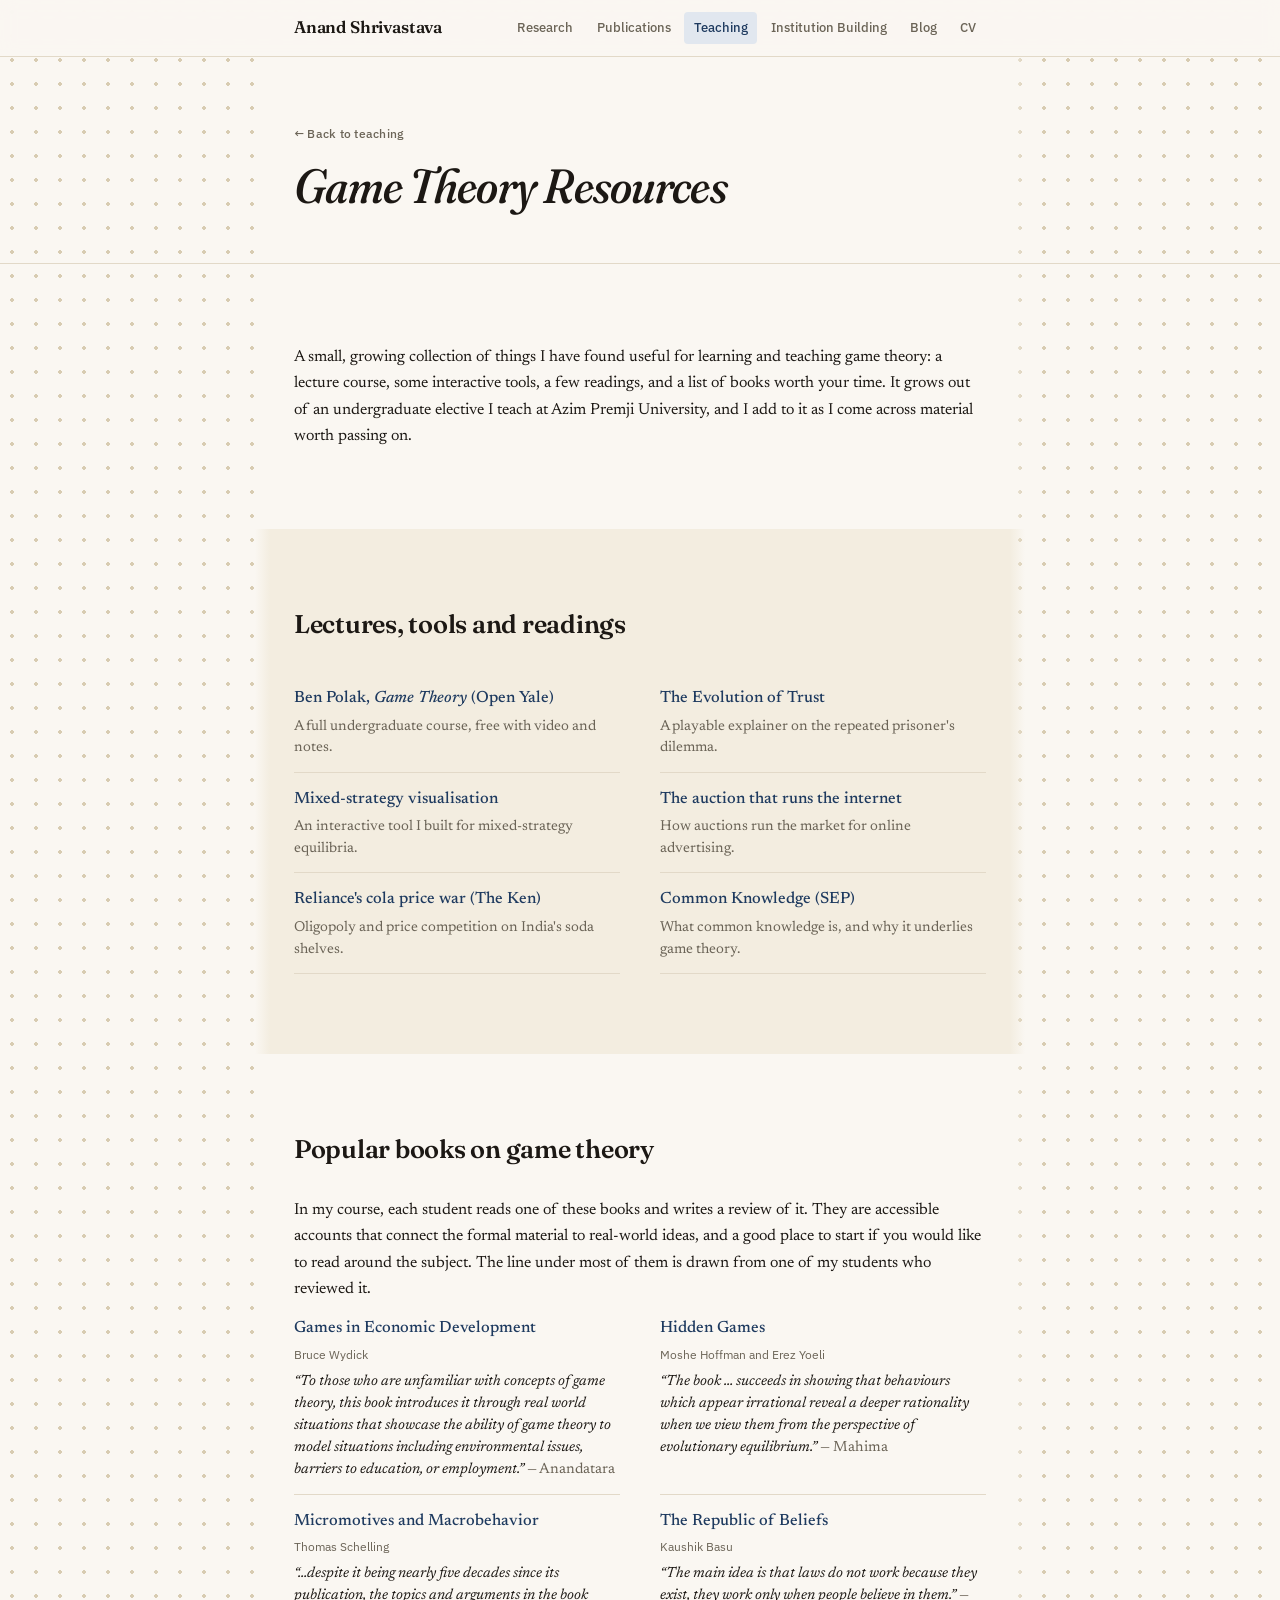
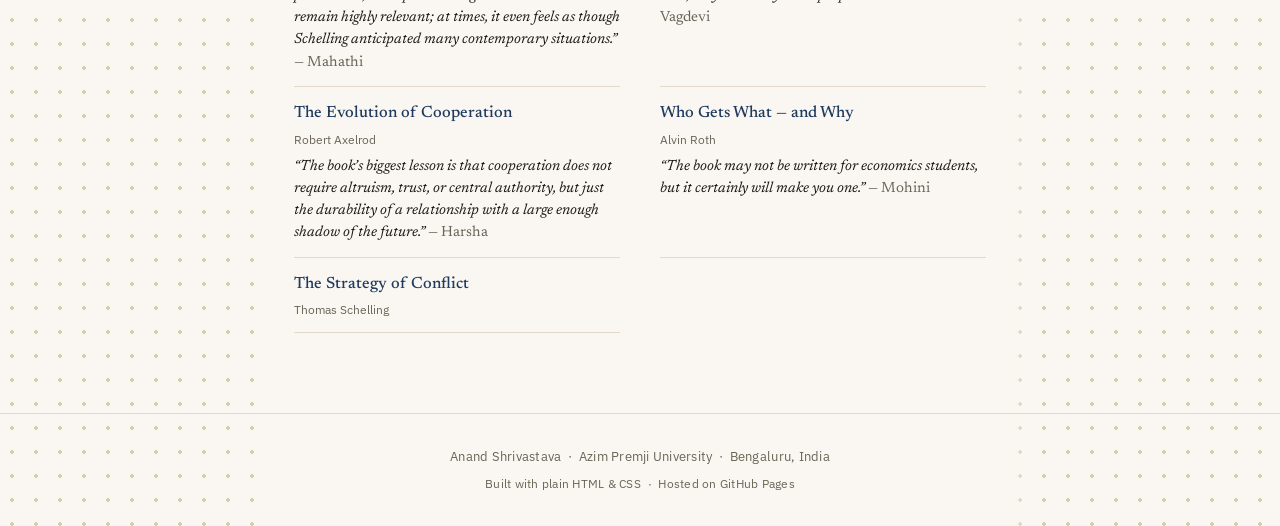
==== commit 3b12e169: "Add student blurbs for the final two game theory books Harsha (The Evolution of Cooperation) and Moh" ====
--- a/game-theory/index.html
+++ b/game-theory/index.html
@@ -87,7 +87,7 @@
   <section id="popular-books">
     <div class="container">
       <h2 class="section-title">Popular books on game theory</h2>
-      <p>In my course, each student reads one of these books and writes a review of it. They are accessible accounts that connect the formal material to real-world ideas, and a good place to start if you would like to read around the subject. The line under some of them is drawn from one of my students who reviewed it.</p>
+      <p>In my course, each student reads one of these books and writes a review of it. They are accessible accounts that connect the formal material to real-world ideas, and a good place to start if you would like to read around the subject. The line under most of them is drawn from one of my students who reviewed it.</p>
 
       <ul class="resource-list">
         <li>
@@ -113,10 +113,12 @@
         <li>
           <a class="resource-title" href="https://books.google.com/books?id=029p7dmFicsC" target="_blank" rel="noopener">The Evolution of Cooperation</a>
           <p class="book-author">Robert Axelrod</p>
+          <p class="book-blurb">&ldquo;The book&rsquo;s biggest lesson is that cooperation does not require altruism, trust, or central authority, but just the durability of a relationship with a large enough shadow of the future.&rdquo; <span class="book-attrib">&mdash; Harsha</span></p>
         </li>
         <li>
           <a class="resource-title" href="https://books.google.com/books?id=t4qdBAAAQBAJ" target="_blank" rel="noopener">Who Gets What &mdash; and Why</a>
           <p class="book-author">Alvin Roth</p>
+          <p class="book-blurb">&ldquo;The book may not be written for economics students, but it certainly will make you one.&rdquo; <span class="book-attrib">&mdash; Mohini</span></p>
         </li>
         <li>
           <a class="resource-title" href="https://books.google.com/books?id=7RkL4Z8Yg5AC" target="_blank" rel="noopener">The Strategy of Conflict</a>
